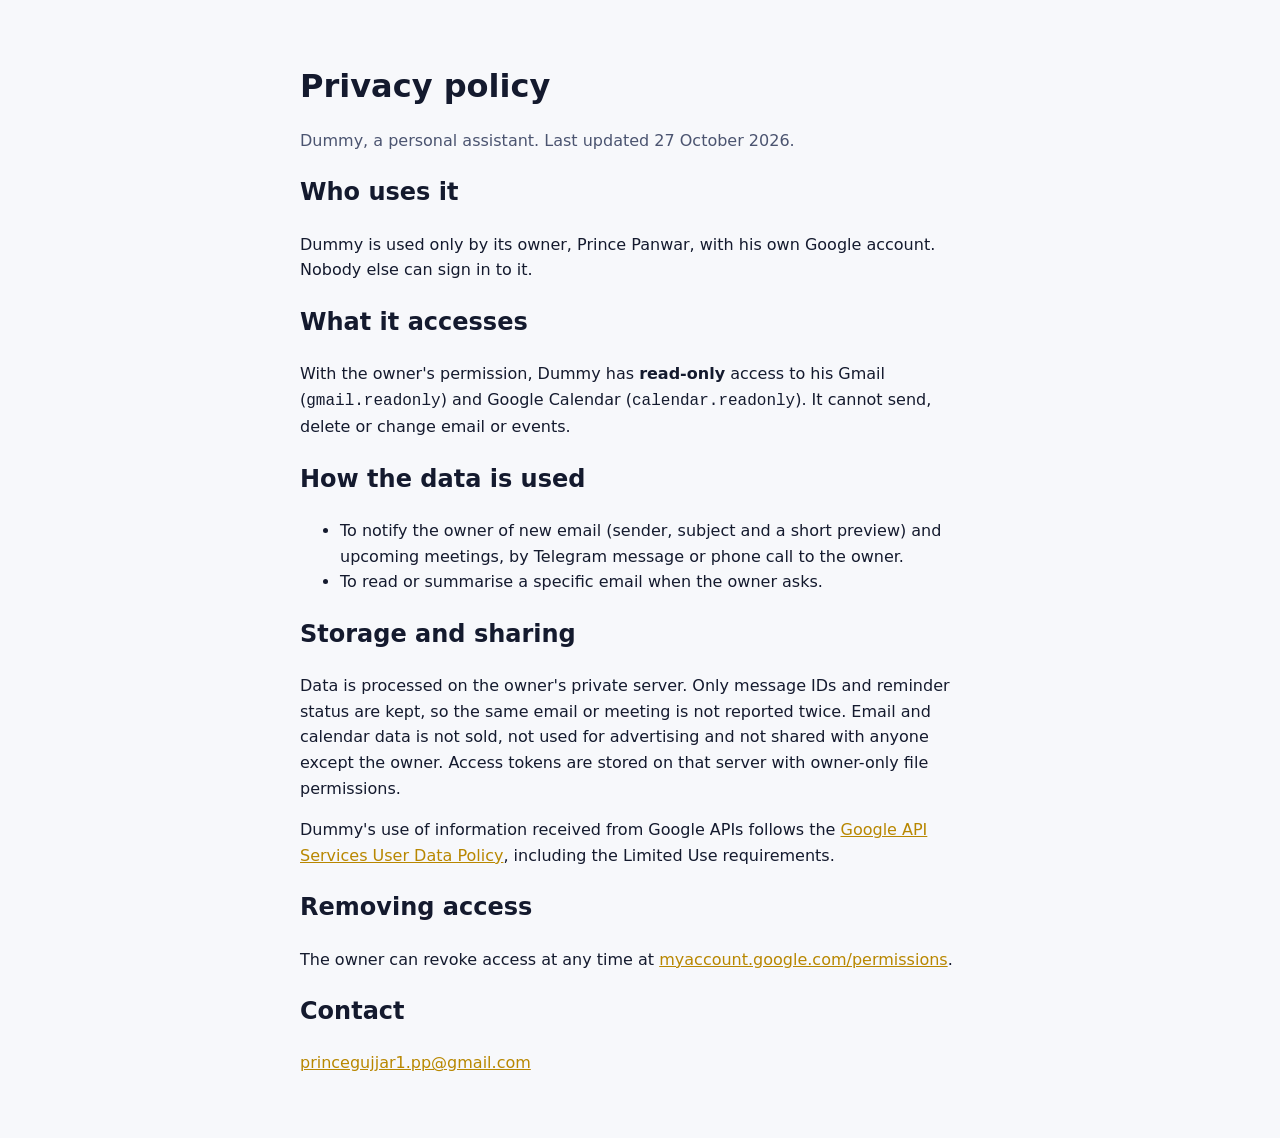
==== privacy.html @ 7737b982 "Dummy homepage and privacy policy" ====
<!doctype html><html lang="en"><head><meta charset="utf-8"><meta name="viewport" content="width=device-width,initial-scale=1">
<title>Dummy privacy policy</title><link rel="stylesheet" href="style.css"></head><body><main>
<h1>Privacy policy</h1>
<p class="muted">Dummy, a personal assistant. Last updated 27 October 2026.</p>
<h2>Who uses it</h2>
<p>Dummy is used only by its owner, Prince Panwar, with his own Google account. Nobody else can sign in to it.</p>
<h2>What it accesses</h2>
<p>With the owner's permission, Dummy has <strong>read-only</strong> access to his Gmail (<code>gmail.readonly</code>) and Google Calendar (<code>calendar.readonly</code>). It cannot send, delete or change email or events.</p>
<h2>How the data is used</h2>
<ul>
<li>To notify the owner of new email (sender, subject and a short preview) and upcoming meetings, by Telegram message or phone call to the owner.</li>
<li>To read or summarise a specific email when the owner asks.</li>
</ul>
<h2>Storage and sharing</h2>
<p>Data is processed on the owner's private server. Only message IDs and reminder status are kept, so the same email or meeting is not reported twice. Email and calendar data is not sold, not used for advertising and not shared with anyone except the owner. Access tokens are stored on that server with owner-only file permissions.</p>
<p>Dummy's use of information received from Google APIs follows the <a href="https://developers.google.com/terms/api-services-user-data-policy">Google API Services User Data Policy</a>, including the Limited Use requirements.</p>
<h2>Removing access</h2>
<p>The owner can revoke access at any time at <a href="https://myaccount.google.com/permissions">myaccount.google.com/permissions</a>.</p>
<h2>Contact</h2>
<p><a href="mailto:princegujjar1.pp@gmail.com">princegujjar1.pp@gmail.com</a></p>
</main></body></html>
---- style.css ----
:root{--bg:#0f1426;--fg:#e9ecf5;--muted:#a3abc2;--accent:#ffc914}
@media (prefers-color-scheme: light){:root{--bg:#f7f8fb;--fg:#141a2e;--muted:#4b5470;--accent:#b88700}}
body{margin:0;background:var(--bg);color:var(--fg);font:16px/1.6 system-ui,-apple-system,Segoe UI,Roboto,sans-serif}
main{max-width:680px;margin:0 auto;padding:48px 16px}
img{width:96px;height:96px;border-radius:50%}
a{color:var(--accent)} h1{margin:.4em 0 .1em} .muted{color:var(--muted)}
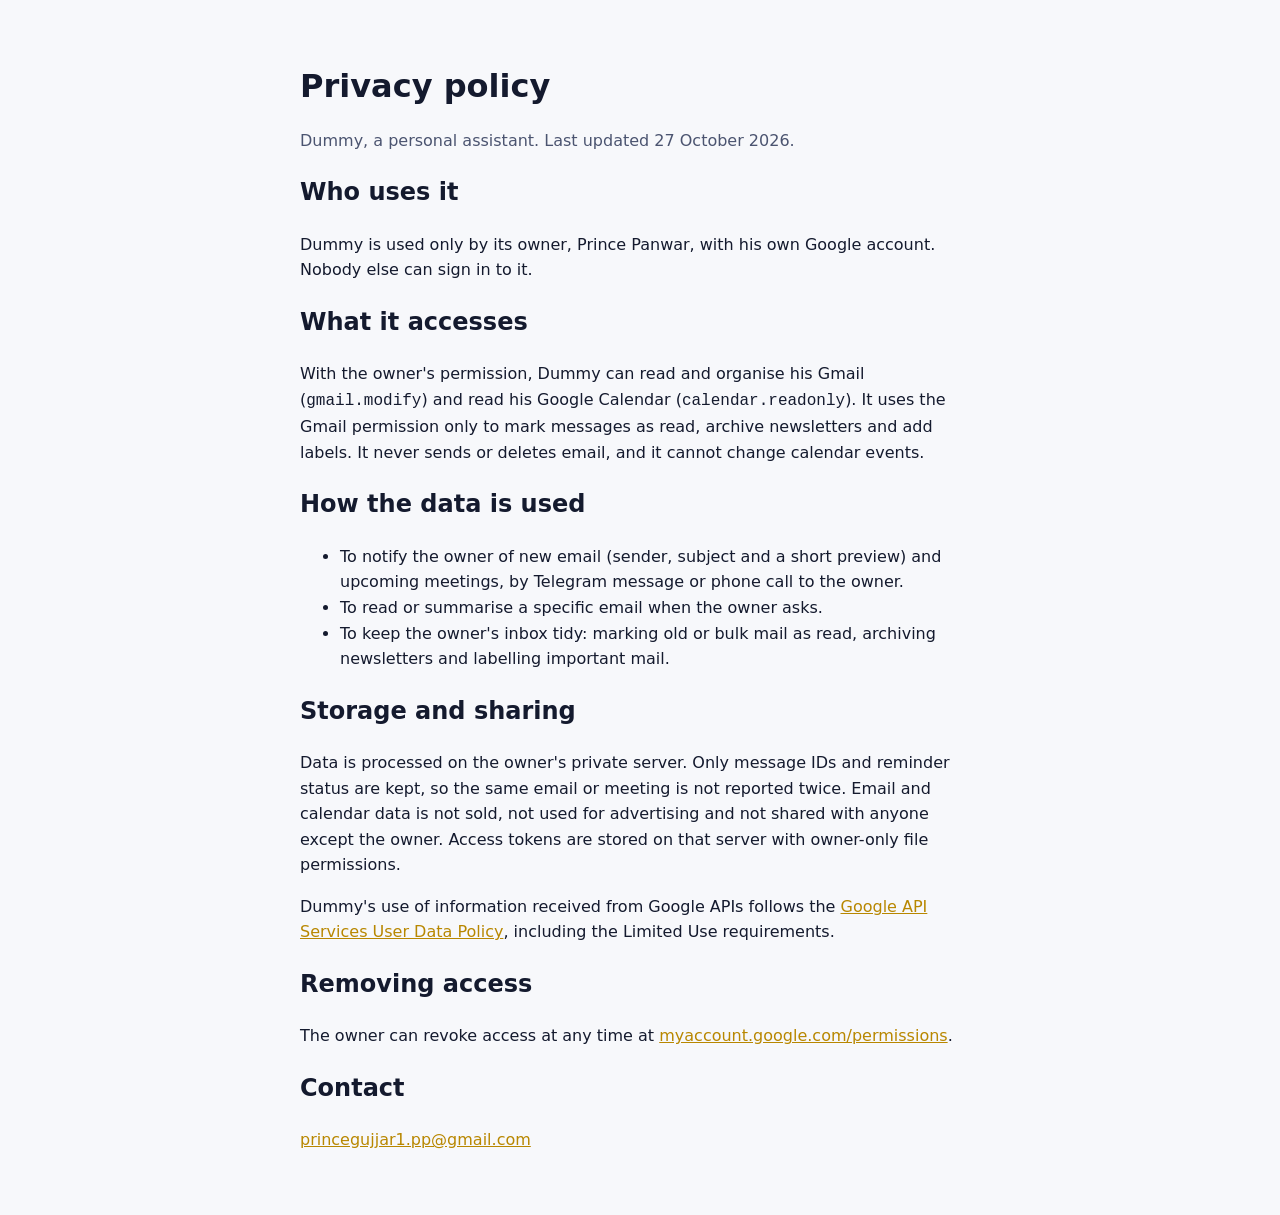
==== commit b432b4e5: "Privacy policy: describe inbox tidying (gmail.modify)" ====
--- a/privacy.html
+++ b/privacy.html
@@ -5,11 +5,12 @@
 <h2>Who uses it</h2>
 <p>Dummy is used only by its owner, Prince Panwar, with his own Google account. Nobody else can sign in to it.</p>
 <h2>What it accesses</h2>
-<p>With the owner's permission, Dummy has <strong>read-only</strong> access to his Gmail (<code>gmail.readonly</code>) and Google Calendar (<code>calendar.readonly</code>). It cannot send, delete or change email or events.</p>
+<p>With the owner's permission, Dummy can read and organise his Gmail (<code>gmail.modify</code>) and read his Google Calendar (<code>calendar.readonly</code>). It uses the Gmail permission only to mark messages as read, archive newsletters and add labels. It never sends or deletes email, and it cannot change calendar events.</p>
 <h2>How the data is used</h2>
 <ul>
 <li>To notify the owner of new email (sender, subject and a short preview) and upcoming meetings, by Telegram message or phone call to the owner.</li>
 <li>To read or summarise a specific email when the owner asks.</li>
+<li>To keep the owner's inbox tidy: marking old or bulk mail as read, archiving newsletters and labelling important mail.</li>
 </ul>
 <h2>Storage and sharing</h2>
 <p>Data is processed on the owner's private server. Only message IDs and reminder status are kept, so the same email or meeting is not reported twice. Email and calendar data is not sold, not used for advertising and not shared with anyone except the owner. Access tokens are stored on that server with owner-only file permissions.</p>
